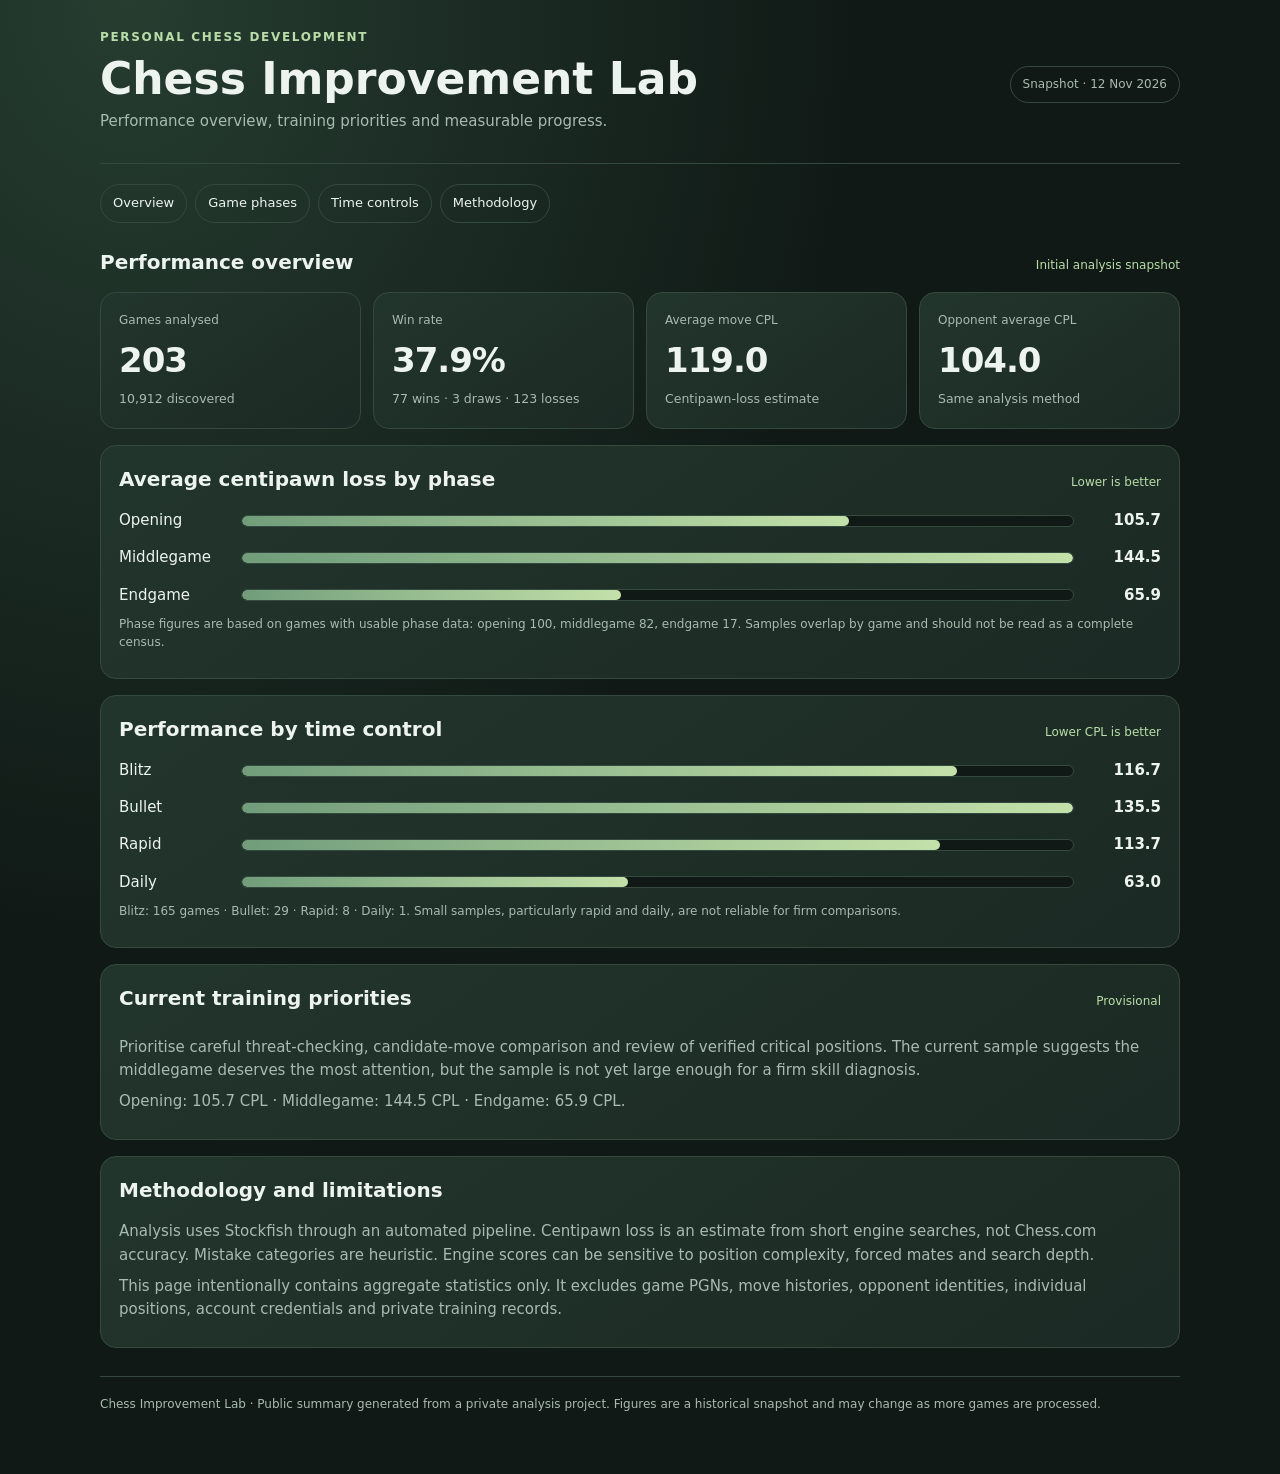
==== index.html @ a8e256b6 "Add responsive aggregate chess dashboard" ====
<!doctype html>
<html lang="en">
<head>
<meta charset="utf-8"><meta name="viewport" content="width=device-width,initial-scale=1">
<meta name="theme-color" content="#101916">
<title>Chess Improvement Lab</title>
<style>
:root{color-scheme:dark;--bg:#101916;--panel:#1b2a24;--panel2:#22352c;--muted:#a9bbb0;--line:#354a3f;--accent:#b9dda8;--gold:#e8c879;--text:#edf4ef}
*{box-sizing:border-box}body{margin:0;background:radial-gradient(ellipse at 10% 0%,#263d30,transparent 45%),var(--bg);color:var(--text);font:15px/1.55 system-ui,-apple-system,Segoe UI,sans-serif}
main{max-width:1120px;margin:auto;padding:28px 20px 60px}header{display:flex;justify-content:space-between;align-items:center;gap:16px;border-bottom:1px solid var(--line);padding-bottom:22px}
.kicker{color:var(--accent);font-size:12px;font-weight:700;letter-spacing:.14em;text-transform:uppercase}h1{font-size:clamp(28px,5vw,44px);line-height:1.08;margin:8px 0}h2{font-size:20px;margin:0 0 14px}p{color:var(--muted);margin:8px 0}.stamp{border:1px solid var(--line);border-radius:999px;padding:8px 12px;color:var(--muted);font-size:12px;white-space:nowrap}
nav{display:flex;flex-wrap:wrap;gap:8px;margin:20px 0 24px}nav a{color:var(--text);text-decoration:none;border:1px solid var(--line);border-radius:999px;padding:8px 12px;font-size:13px}nav a:hover{border-color:var(--accent);color:var(--accent)}
.grid{display:grid;grid-template-columns:repeat(4,minmax(0,1fr));gap:12px}.card,.section{background:linear-gradient(145deg,var(--panel2),var(--panel));border:1px solid var(--line);border-radius:16px;padding:18px}.metric span{display:block;color:var(--muted);font-size:12px}.metric strong{display:block;font-size:clamp(25px,4vw,34px);margin-top:5px;font-weight:700;letter-spacing:-.03em}.metric small{color:var(--muted)}
.section{margin-top:16px}.section-head{display:flex;justify-content:space-between;align-items:baseline;gap:10px}.tag{color:var(--accent);font-size:12px}
.bars{display:grid;gap:14px}.barrow{display:grid;grid-template-columns:110px 1fr 75px;gap:12px;align-items:center}.track{height:12px;background:#101916;border-radius:99px;overflow:hidden;border:1px solid var(--line)}.fill{height:100%;border-radius:99px;background:linear-gradient(90deg,#719d7b,#c3e1a9)}.value{text-align:right;font-variant-numeric:tabular-nums}
.note{font-size:12px;color:var(--muted)}footer{margin-top:28px;padding-top:18px;border-top:1px solid var(--line);font-size:12px;color:var(--muted)}
@media(max-width:760px){main{padding:20px 14px 40px}.grid{grid-template-columns:repeat(2,minmax(0,1fr))}.barrow{grid-template-columns:88px 1fr 65px;gap:8px}.stamp{display:none}}
@media(max-width:380px){.grid{gap:8px}.card{padding:13px}.metric strong{font-size:25px}}
</style></head>
<body><main>
<header><div><div class="kicker">Personal chess development</div><h1>Chess Improvement Lab</h1><p>Performance overview, training priorities and measurable progress.</p></div><div class="stamp">Snapshot · 12 Nov 2026</div></header>
<nav><a href="#overview">Overview</a><a href="#phases">Game phases</a><a href="#formats">Time controls</a><a href="#method">Methodology</a></nav>
<section id="overview"><div class="section-head"><h2>Performance overview</h2><span class="tag">Initial analysis snapshot</span></div>
<div class="grid">
<div class="card metric"><span>Games analysed</span><strong>203</strong><small>10,912 discovered</small></div>
<div class="card metric"><span>Win rate</span><strong>37.9%</strong><small>77 wins · 3 draws · 123 losses</small></div>
<div class="card metric"><span>Average move CPL</span><strong>119.0</strong><small>Centipawn-loss estimate</small></div>
<div class="card metric"><span>Opponent average CPL</span><strong>104.0</strong><small>Same analysis method</small></div>
</div></section>
<section id="phases" class="section"><div class="section-head"><h2>Average centipawn loss by phase</h2><span class="tag">Lower is better</span></div>
<div class="bars">
<div class="barrow"><span>Opening</span><div class="track"><div class="fill" style="width:73.1%"></div></div><strong class="value">105.7</strong></div>
<div class="barrow"><span>Middlegame</span><div class="track"><div class="fill" style="width:100%"></div></div><strong class="value">144.5</strong></div>
<div class="barrow"><span>Endgame</span><div class="track"><div class="fill" style="width:45.6%"></div></div><strong class="value">65.9</strong></div>
</div><p class="note">Phase figures are based on games with usable phase data: opening 100, middlegame 82, endgame 17. Samples overlap by game and should not be read as a complete census.</p></section>
<section id="formats" class="section"><div class="section-head"><h2>Performance by time control</h2><span class="tag">Lower CPL is better</span></div>
<div class="bars">
<div class="barrow"><span>Blitz</span><div class="track"><div class="fill" style="width:86.1%"></div></div><strong class="value">116.7</strong></div>
<div class="barrow"><span>Bullet</span><div class="track"><div class="fill" style="width:100%"></div></div><strong class="value">135.5</strong></div>
<div class="barrow"><span>Rapid</span><div class="track"><div class="fill" style="width:84.0%"></div></div><strong class="value">113.7</strong></div>
<div class="barrow"><span>Daily</span><div class="track"><div class="fill" style="width:46.5%"></div></div><strong class="value">63.0</strong></div>
</div><p class="note">Blitz: 165 games · Bullet: 29 · Rapid: 8 · Daily: 1. Small samples, particularly rapid and daily, are not reliable for firm comparisons.</p></section>
<section class="section"><div class="section-head"><h2>Current training priorities</h2><span class="tag">Provisional</span></div>
<p>Prioritise careful threat-checking, candidate-move comparison and review of verified critical positions. The current sample suggests the middlegame deserves the most attention, but the sample is not yet large enough for a firm skill diagnosis.</p>
<p>Opening: 105.7 CPL · Middlegame: 144.5 CPL · Endgame: 65.9 CPL.</p></section>
<section id="method" class="section"><h2>Methodology and limitations</h2>
<p>Analysis uses Stockfish through an automated pipeline. Centipawn loss is an estimate from short engine searches, not Chess.com accuracy. Mistake categories are heuristic. Engine scores can be sensitive to position complexity, forced mates and search depth.</p>
<p>This page intentionally contains aggregate statistics only. It excludes game PGNs, move histories, opponent identities, individual positions, account credentials and private training records.</p></section>
<footer>Chess Improvement Lab · Public summary generated from a private analysis project. Figures are a historical snapshot and may change as more games are processed.</footer>
</main></body></html>
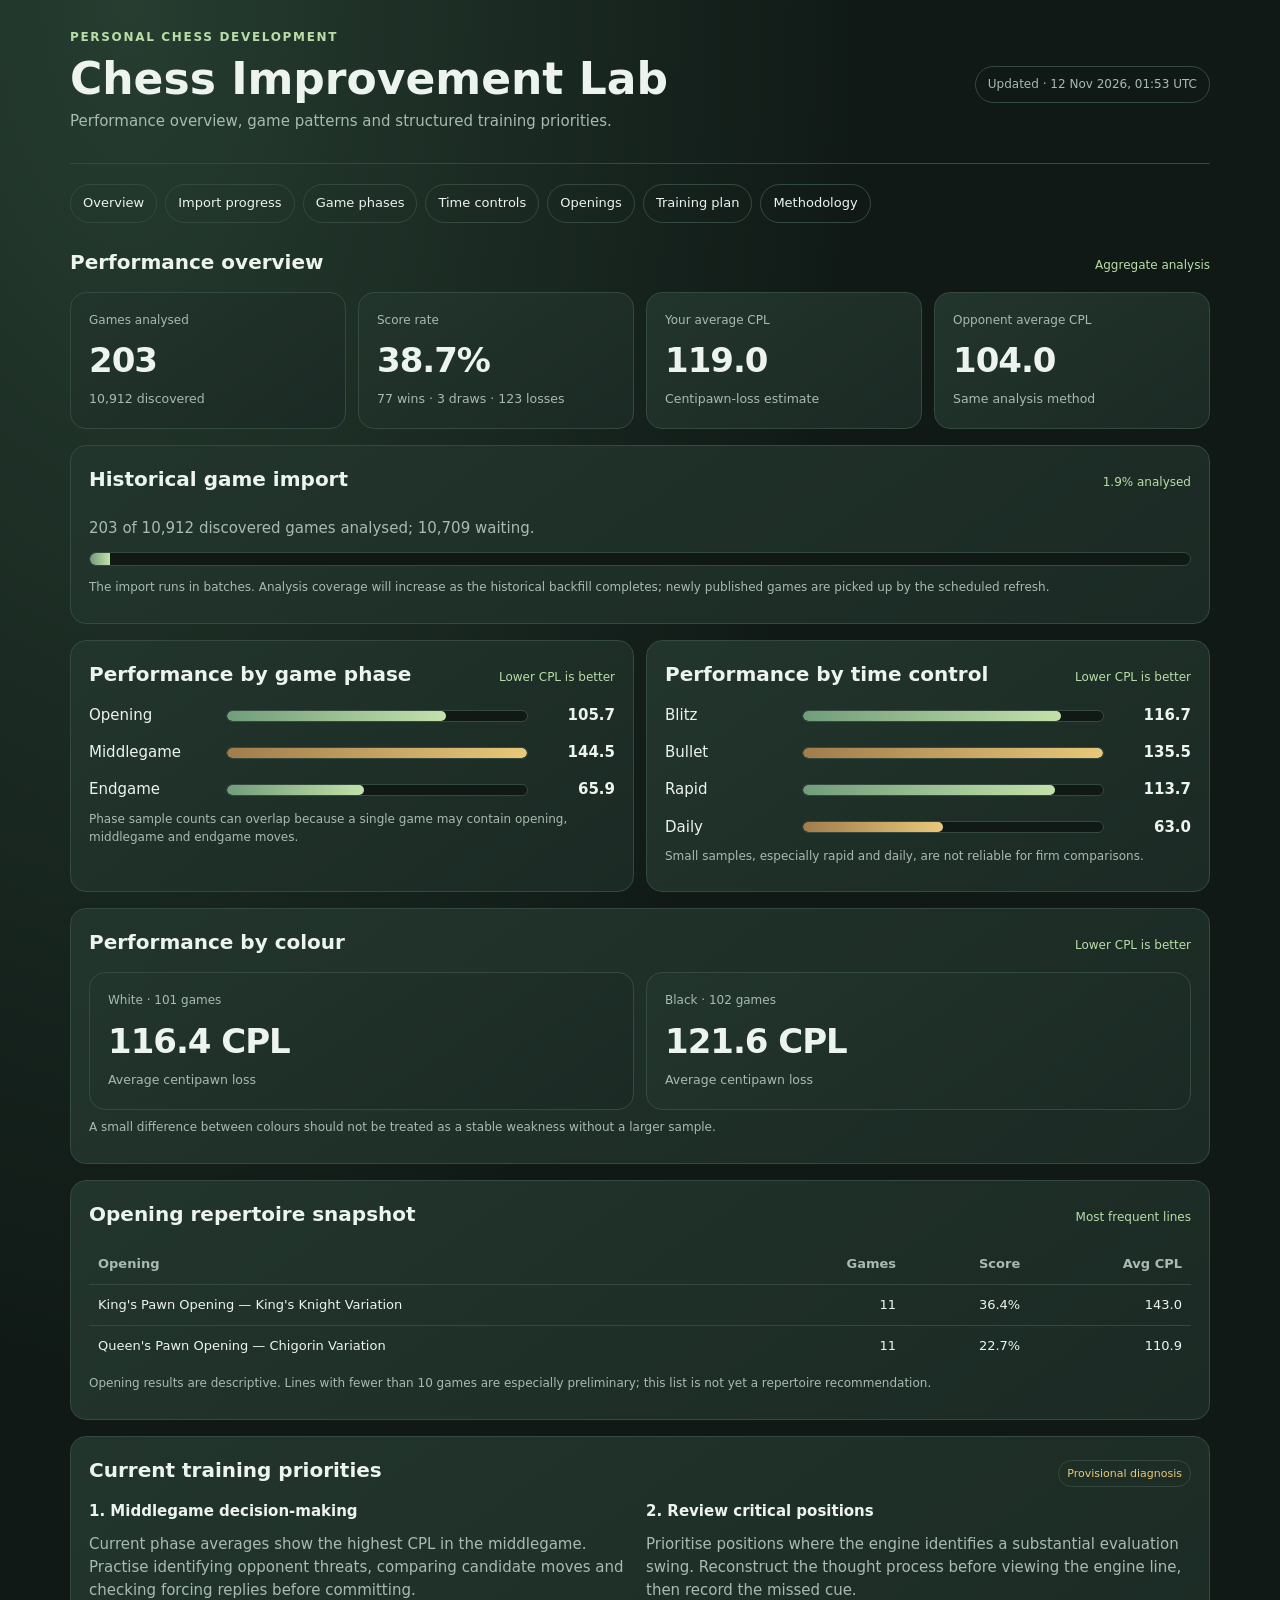
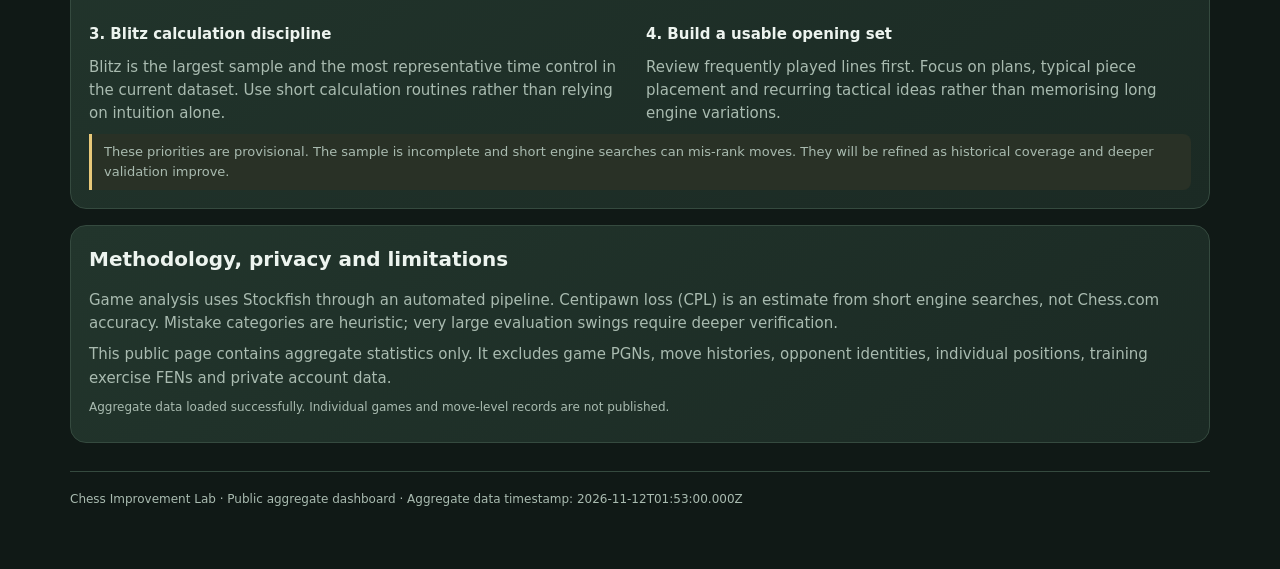
==== commit bce58295: "Expand dashboard with data-driven performance sections" ====
--- a/index.html
+++ b/index.html
@@ -3,48 +3,101 @@
 <head>
 <meta charset="utf-8"><meta name="viewport" content="width=device-width,initial-scale=1">
 <meta name="theme-color" content="#101916">
+<meta name="description" content="Aggregate performance and training dashboard for the Chess Improvement Lab.">
 <title>Chess Improvement Lab</title>
 <style>
-:root{color-scheme:dark;--bg:#101916;--panel:#1b2a24;--panel2:#22352c;--muted:#a9bbb0;--line:#354a3f;--accent:#b9dda8;--gold:#e8c879;--text:#edf4ef}
-*{box-sizing:border-box}body{margin:0;background:radial-gradient(ellipse at 10% 0%,#263d30,transparent 45%),var(--bg);color:var(--text);font:15px/1.55 system-ui,-apple-system,Segoe UI,sans-serif}
-main{max-width:1120px;margin:auto;padding:28px 20px 60px}header{display:flex;justify-content:space-between;align-items:center;gap:16px;border-bottom:1px solid var(--line);padding-bottom:22px}
-.kicker{color:var(--accent);font-size:12px;font-weight:700;letter-spacing:.14em;text-transform:uppercase}h1{font-size:clamp(28px,5vw,44px);line-height:1.08;margin:8px 0}h2{font-size:20px;margin:0 0 14px}p{color:var(--muted);margin:8px 0}.stamp{border:1px solid var(--line);border-radius:999px;padding:8px 12px;color:var(--muted);font-size:12px;white-space:nowrap}
+:root{color-scheme:dark;--bg:#101916;--panel:#1b2a24;--panel2:#22352c;--muted:#a9bbb0;--line:#354a3f;--accent:#b9dda8;--gold:#e8c879;--text:#edf4ef;--red:#d98b7d}
+*{box-sizing:border-box}html{scroll-behavior:smooth}body{margin:0;background:radial-gradient(ellipse at 10% 0%,#263d30,transparent 45%),var(--bg);color:var(--text);font:15px/1.55 system-ui,-apple-system,Segoe UI,sans-serif}
+main{max-width:1180px;margin:auto;padding:28px 20px 60px}header{display:flex;justify-content:space-between;align-items:center;gap:16px;border-bottom:1px solid var(--line);padding-bottom:22px}
+.kicker{color:var(--accent);font-size:12px;font-weight:700;letter-spacing:.14em;text-transform:uppercase}h1{font-size:clamp(28px,5vw,44px);line-height:1.08;margin:8px 0}h2{font-size:20px;margin:0 0 14px}h3{font-size:15px;margin:0 0 10px}p{color:var(--muted);margin:8px 0}.stamp{border:1px solid var(--line);border-radius:999px;padding:8px 12px;color:var(--muted);font-size:12px;white-space:nowrap}
 nav{display:flex;flex-wrap:wrap;gap:8px;margin:20px 0 24px}nav a{color:var(--text);text-decoration:none;border:1px solid var(--line);border-radius:999px;padding:8px 12px;font-size:13px}nav a:hover{border-color:var(--accent);color:var(--accent)}
-.grid{display:grid;grid-template-columns:repeat(4,minmax(0,1fr));gap:12px}.card,.section{background:linear-gradient(145deg,var(--panel2),var(--panel));border:1px solid var(--line);border-radius:16px;padding:18px}.metric span{display:block;color:var(--muted);font-size:12px}.metric strong{display:block;font-size:clamp(25px,4vw,34px);margin-top:5px;font-weight:700;letter-spacing:-.03em}.metric small{color:var(--muted)}
-.section{margin-top:16px}.section-head{display:flex;justify-content:space-between;align-items:baseline;gap:10px}.tag{color:var(--accent);font-size:12px}
-.bars{display:grid;gap:14px}.barrow{display:grid;grid-template-columns:110px 1fr 75px;gap:12px;align-items:center}.track{height:12px;background:#101916;border-radius:99px;overflow:hidden;border:1px solid var(--line)}.fill{height:100%;border-radius:99px;background:linear-gradient(90deg,#719d7b,#c3e1a9)}.value{text-align:right;font-variant-numeric:tabular-nums}
-.note{font-size:12px;color:var(--muted)}footer{margin-top:28px;padding-top:18px;border-top:1px solid var(--line);font-size:12px;color:var(--muted)}
-@media(max-width:760px){main{padding:20px 14px 40px}.grid{grid-template-columns:repeat(2,minmax(0,1fr))}.barrow{grid-template-columns:88px 1fr 65px;gap:8px}.stamp{display:none}}
-@media(max-width:380px){.grid{gap:8px}.card{padding:13px}.metric strong{font-size:25px}}
+.grid{display:grid;grid-template-columns:repeat(4,minmax(0,1fr));gap:12px}.grid.two{grid-template-columns:repeat(2,minmax(0,1fr))}.card,.section{background:linear-gradient(145deg,var(--panel2),var(--panel));border:1px solid var(--line);border-radius:16px;padding:18px}.metric span{display:block;color:var(--muted);font-size:12px}.metric strong{display:block;font-size:clamp(25px,4vw,34px);margin-top:5px;font-weight:700;letter-spacing:-.03em}.metric small{color:var(--muted)}
+.section{margin-top:16px;scroll-margin-top:12px}.section-head{display:flex;justify-content:space-between;align-items:baseline;gap:10px}.tag{color:var(--accent);font-size:12px}
+.bars{display:grid;gap:14px}.barrow{display:grid;grid-template-columns:125px 1fr 75px;gap:12px;align-items:center}.track{height:12px;background:#101916;border-radius:99px;overflow:hidden;border:1px solid var(--line)}.fill{height:100%;border-radius:99px;background:linear-gradient(90deg,#719d7b,#c3e1a9)}.fill.alt{background:linear-gradient(90deg,#a17c4c,#e8c879)}.value{text-align:right;font-variant-numeric:tabular-nums}
+.progress{height:14px;background:#101916;border:1px solid var(--line);border-radius:99px;overflow:hidden;margin:12px 0}.progress>div{height:100%;background:linear-gradient(90deg,#719d7b,#c3e1a9);width:1.86%}
+table{width:100%;border-collapse:collapse;font-size:13px}th,td{padding:10px 9px;border-bottom:1px solid var(--line);text-align:left}th{color:var(--muted);font-weight:600}td.num,th.num{text-align:right;font-variant-numeric:tabular-nums}tbody tr:last-child td{border-bottom:0}
+.callout{border-left:3px solid var(--gold);padding:8px 12px;background:#293126;border-radius:0 8px 8px 0;color:var(--muted);font-size:13px}.note{font-size:12px;color:var(--muted)}.status{display:inline-block;border:1px solid var(--line);border-radius:999px;padding:4px 8px;font-size:11px;color:var(--gold)}
+footer{margin-top:28px;padding-top:18px;border-top:1px solid var(--line);font-size:12px;color:var(--muted)}
+@media(max-width:760px){main{padding:20px 14px 40px}.grid{grid-template-columns:repeat(2,minmax(0,1fr))}.barrow{grid-template-columns:95px 1fr 65px;gap:8px}.stamp{display:none}.section{padding:15px}table{font-size:12px}th,td{padding:8px 5px}}
+@media(max-width:420px){.grid{gap:8px}.card{padding:13px}.metric strong{font-size:25px}.barrow{grid-template-columns:78px 1fr 58px;font-size:13px}}
 </style></head>
 <body><main>
-<header><div><div class="kicker">Personal chess development</div><h1>Chess Improvement Lab</h1><p>Performance overview, training priorities and measurable progress.</p></div><div class="stamp">Snapshot · 12 Nov 2026</div></header>
-<nav><a href="#overview">Overview</a><a href="#phases">Game phases</a><a href="#formats">Time controls</a><a href="#method">Methodology</a></nav>
-<section id="overview"><div class="section-head"><h2>Performance overview</h2><span class="tag">Initial analysis snapshot</span></div>
+<header><div><div class="kicker">Personal chess development</div><h1>Chess Improvement Lab</h1><p>Performance overview, game patterns and structured training priorities.</p></div><div class="stamp" id="updated">Loading data…</div></header>
+<nav aria-label="Dashboard sections"><a href="#overview">Overview</a><a href="#progress">Import progress</a><a href="#phases">Game phases</a><a href="#formats">Time controls</a><a href="#openings">Openings</a><a href="#training">Training plan</a><a href="#method">Methodology</a></nav>
+
+<section id="overview"><div class="section-head"><h2>Performance overview</h2><span class="tag">Aggregate analysis</span></div>
 <div class="grid">
-<div class="card metric"><span>Games analysed</span><strong>203</strong><small>10,912 discovered</small></div>
-<div class="card metric"><span>Win rate</span><strong>37.9%</strong><small>77 wins · 3 draws · 123 losses</small></div>
-<div class="card metric"><span>Average move CPL</span><strong>119.0</strong><small>Centipawn-loss estimate</small></div>
-<div class="card metric"><span>Opponent average CPL</span><strong>104.0</strong><small>Same analysis method</small></div>
+<div class="card metric"><span>Games analysed</span><strong id="analysed">—</strong><small id="discovered">— discovered</small></div>
+<div class="card metric"><span>Score rate</span><strong id="scoreRate">—</strong><small id="record">—</small></div>
+<div class="card metric"><span>Your average CPL</span><strong id="userCpl">—</strong><small>Centipawn-loss estimate</small></div>
+<div class="card metric"><span>Opponent average CPL</span><strong id="oppCpl">—</strong><small>Same analysis method</small></div>
 </div></section>
-<section id="phases" class="section"><div class="section-head"><h2>Average centipawn loss by phase</h2><span class="tag">Lower is better</span></div>
-<div class="bars">
-<div class="barrow"><span>Opening</span><div class="track"><div class="fill" style="width:73.1%"></div></div><strong class="value">105.7</strong></div>
-<div class="barrow"><span>Middlegame</span><div class="track"><div class="fill" style="width:100%"></div></div><strong class="value">144.5</strong></div>
-<div class="barrow"><span>Endgame</span><div class="track"><div class="fill" style="width:45.6%"></div></div><strong class="value">65.9</strong></div>
-</div><p class="note">Phase figures are based on games with usable phase data: opening 100, middlegame 82, endgame 17. Samples overlap by game and should not be read as a complete census.</p></section>
-<section id="formats" class="section"><div class="section-head"><h2>Performance by time control</h2><span class="tag">Lower CPL is better</span></div>
-<div class="bars">
-<div class="barrow"><span>Blitz</span><div class="track"><div class="fill" style="width:86.1%"></div></div><strong class="value">116.7</strong></div>
-<div class="barrow"><span>Bullet</span><div class="track"><div class="fill" style="width:100%"></div></div><strong class="value">135.5</strong></div>
-<div class="barrow"><span>Rapid</span><div class="track"><div class="fill" style="width:84.0%"></div></div><strong class="value">113.7</strong></div>
-<div class="barrow"><span>Daily</span><div class="track"><div class="fill" style="width:46.5%"></div></div><strong class="value">63.0</strong></div>
-</div><p class="note">Blitz: 165 games · Bullet: 29 · Rapid: 8 · Daily: 1. Small samples, particularly rapid and daily, are not reliable for firm comparisons.</p></section>
-<section class="section"><div class="section-head"><h2>Current training priorities</h2><span class="tag">Provisional</span></div>
-<p>Prioritise careful threat-checking, candidate-move comparison and review of verified critical positions. The current sample suggests the middlegame deserves the most attention, but the sample is not yet large enough for a firm skill diagnosis.</p>
-<p>Opening: 105.7 CPL · Middlegame: 144.5 CPL · Endgame: 65.9 CPL.</p></section>
-<section id="method" class="section"><h2>Methodology and limitations</h2>
-<p>Analysis uses Stockfish through an automated pipeline. Centipawn loss is an estimate from short engine searches, not Chess.com accuracy. Mistake categories are heuristic. Engine scores can be sensitive to position complexity, forced mates and search depth.</p>
-<p>This page intentionally contains aggregate statistics only. It excludes game PGNs, move histories, opponent identities, individual positions, account credentials and private training records.</p></section>
-<footer>Chess Improvement Lab · Public summary generated from a private analysis project. Figures are a historical snapshot and may change as more games are processed.</footer>
-</main></body></html>+
+<section id="progress" class="section"><div class="section-head"><h2>Historical game import</h2><span class="tag" id="coverage">—</span></div>
+<p id="importText">—</p><div class="progress" role="progressbar" aria-label="Games analysed" aria-valuemin="0" aria-valuemax="100" aria-valuenow="1.86"><div id="progressFill"></div></div>
+<p class="note">The import runs in batches. Analysis coverage will increase as the historical backfill completes; newly published games are picked up by the scheduled refresh.</p></section>
+
+<div class="grid two">
+<section id="phases" class="section"><div class="section-head"><h2>Performance by game phase</h2><span class="tag">Lower CPL is better</span></div><div class="bars" id="phaseBars"></div><p class="note">Phase sample counts can overlap because a single game may contain opening, middlegame and endgame moves.</p></section>
+<section id="formats" class="section"><div class="section-head"><h2>Performance by time control</h2><span class="tag">Lower CPL is better</span></div><div class="bars" id="formatBars"></div><p class="note">Small samples, especially rapid and daily, are not reliable for firm comparisons.</p></section>
+</div>
+
+<section class="section"><div class="section-head"><h2>Performance by colour</h2><span class="tag">Lower CPL is better</span></div><div class="grid two" id="colourCards"></div><p class="note">A small difference between colours should not be treated as a stable weakness without a larger sample.</p></section>
+
+<section id="openings" class="section"><div class="section-head"><h2>Opening repertoire snapshot</h2><span class="tag">Most frequent lines</span></div><div style="overflow-x:auto"><table><thead><tr><th>Opening</th><th class="num">Games</th><th class="num">Score</th><th class="num">Avg CPL</th></tr></thead><tbody id="openingRows"></tbody></table></div><p class="note">Opening results are descriptive. Lines with fewer than 10 games are especially preliminary; this list is not yet a repertoire recommendation.</p></section>
+
+<section id="training" class="section"><div class="section-head"><h2>Current training priorities</h2><span class="status">Provisional diagnosis</span></div>
+<div class="grid two">
+<div><h3>1. Middlegame decision-making</h3><p>Current phase averages show the highest CPL in the middlegame. Practise identifying opponent threats, comparing candidate moves and checking forcing replies before committing.</p></div>
+<div><h3>2. Review critical positions</h3><p>Prioritise positions where the engine identifies a substantial evaluation swing. Reconstruct the thought process before viewing the engine line, then record the missed cue.</p></div>
+<div><h3>3. Blitz calculation discipline</h3><p>Blitz is the largest sample and the most representative time control in the current dataset. Use short calculation routines rather than relying on intuition alone.</p></div>
+<div><h3>4. Build a usable opening set</h3><p>Review frequently played lines first. Focus on plans, typical piece placement and recurring tactical ideas rather than memorising long engine variations.</p></div>
+</div>
+<div class="callout">These priorities are provisional. The sample is incomplete and short engine searches can mis-rank moves. They will be refined as historical coverage and deeper validation improve.</div>
+</section>
+
+<section id="method" class="section"><h2>Methodology, privacy and limitations</h2>
+<p>Game analysis uses Stockfish through an automated pipeline. Centipawn loss (CPL) is an estimate from short engine searches, not Chess.com accuracy. Mistake categories are heuristic; very large evaluation swings require deeper verification.</p>
+<p>This public page contains aggregate statistics only. It excludes game PGNs, move histories, opponent identities, individual positions, training exercise FENs and private account data.</p>
+<p id="dataStatus" class="note">Dashboard data is loaded from a separate, sanitised JSON file. If that file cannot be reached, the page will display an error rather than invent figures.</p></section>
+<footer>Chess Improvement Lab · Public aggregate dashboard · <span id="footerDate">Data timestamp pending</span></footer>
+</main>
+<script>
+const fmt=n=>Number(n).toLocaleString("en-GB");
+const cpl=n=>Number(n).toFixed(1);
+function bars(target,items,labelKey="name"){
+ const max=Math.max(...items.map(x=>x.average_cpl),1);
+ document.getElementById(target).innerHTML=items.map((x,i)=>'<div class="barrow"><span>'+x[labelKey]+'</span><div class="track"><div class="fill '+(i%2?'alt':'')+'" style="width:'+(x.average_cpl/max*100).toFixed(1)+'%"></div></div><strong class="value">'+cpl(x.average_cpl)+'</strong></div>').join("");
+}
+async function loadDashboard(){
+ try{
+  const response=await fetch("./dashboard-data.json",{cache:"no-store"});
+  if(!response.ok)throw new Error("HTTP "+response.status);
+  const d=await response.json();
+  document.getElementById("updated").textContent="Updated · "+new Date(d.updated_at).toLocaleString("en-GB",{dateStyle:"medium",timeStyle:"short",timeZone:"UTC"})+" UTC";
+  document.getElementById("analysed").textContent=fmt(d.games.analysed);
+  document.getElementById("discovered").textContent=fmt(d.games.discovered)+" discovered";
+  document.getElementById("scoreRate").textContent=cpl(d.results.score_rate_pct)+"%";
+  document.getElementById("record").textContent=d.results.wins+" wins · "+d.results.draws+" draws · "+d.results.losses+" losses";
+  document.getElementById("userCpl").textContent=cpl(d.accuracy.user_average_cpl);
+  document.getElementById("oppCpl").textContent=cpl(d.accuracy.opponent_average_cpl);
+  const pct=d.games.analysed/d.games.discovered*100;
+  document.getElementById("coverage").textContent=pct.toFixed(1)+"% analysed";
+  document.getElementById("importText").textContent=fmt(d.games.analysed)+" of "+fmt(d.games.discovered)+" discovered games analysed; "+fmt(d.games.waiting)+" waiting.";
+  document.getElementById("progressFill").style.width=pct+"%";
+  document.getElementById("progressFill").parentElement.setAttribute("aria-valuenow",pct.toFixed(2));
+  bars("phaseBars",d.phases);
+  bars("formatBars",d.time_controls);
+  document.getElementById("colourCards").innerHTML=d.colours.map(x=>'<div class="card metric"><span>'+x.name+' · '+x.games+' games</span><strong>'+cpl(x.average_cpl)+' CPL</strong><small>Average centipawn loss</small></div>').join("");
+  const openings=d.openings.filter(x=>x.games>=d.safeguards.opening_sample_warning_below_games);
+  document.getElementById("openingRows").innerHTML=openings.length?openings.map(x=>'<tr><td>'+x.name+'</td><td class="num">'+x.games+'</td><td class="num">'+cpl(x.score_pct)+'%</td><td class="num">'+cpl(x.average_cpl)+'</td></tr>').join(""):'<tr><td colspan="4">No opening has reached the minimum sample threshold.</td></tr>';
+  document.getElementById("footerDate").textContent="Aggregate data timestamp: "+new Date(d.updated_at).toISOString();
+  document.getElementById("dataStatus").textContent="Aggregate data loaded successfully. Individual games and move-level records are not published.";
+ }catch(error){
+  document.getElementById("updated").textContent="Data unavailable";
+  document.getElementById("dataStatus").textContent="Could not load dashboard-data.json. Please refresh later; no figures have been substituted.";
+ }
+}
+loadDashboard();
+</script>
+</body></html>
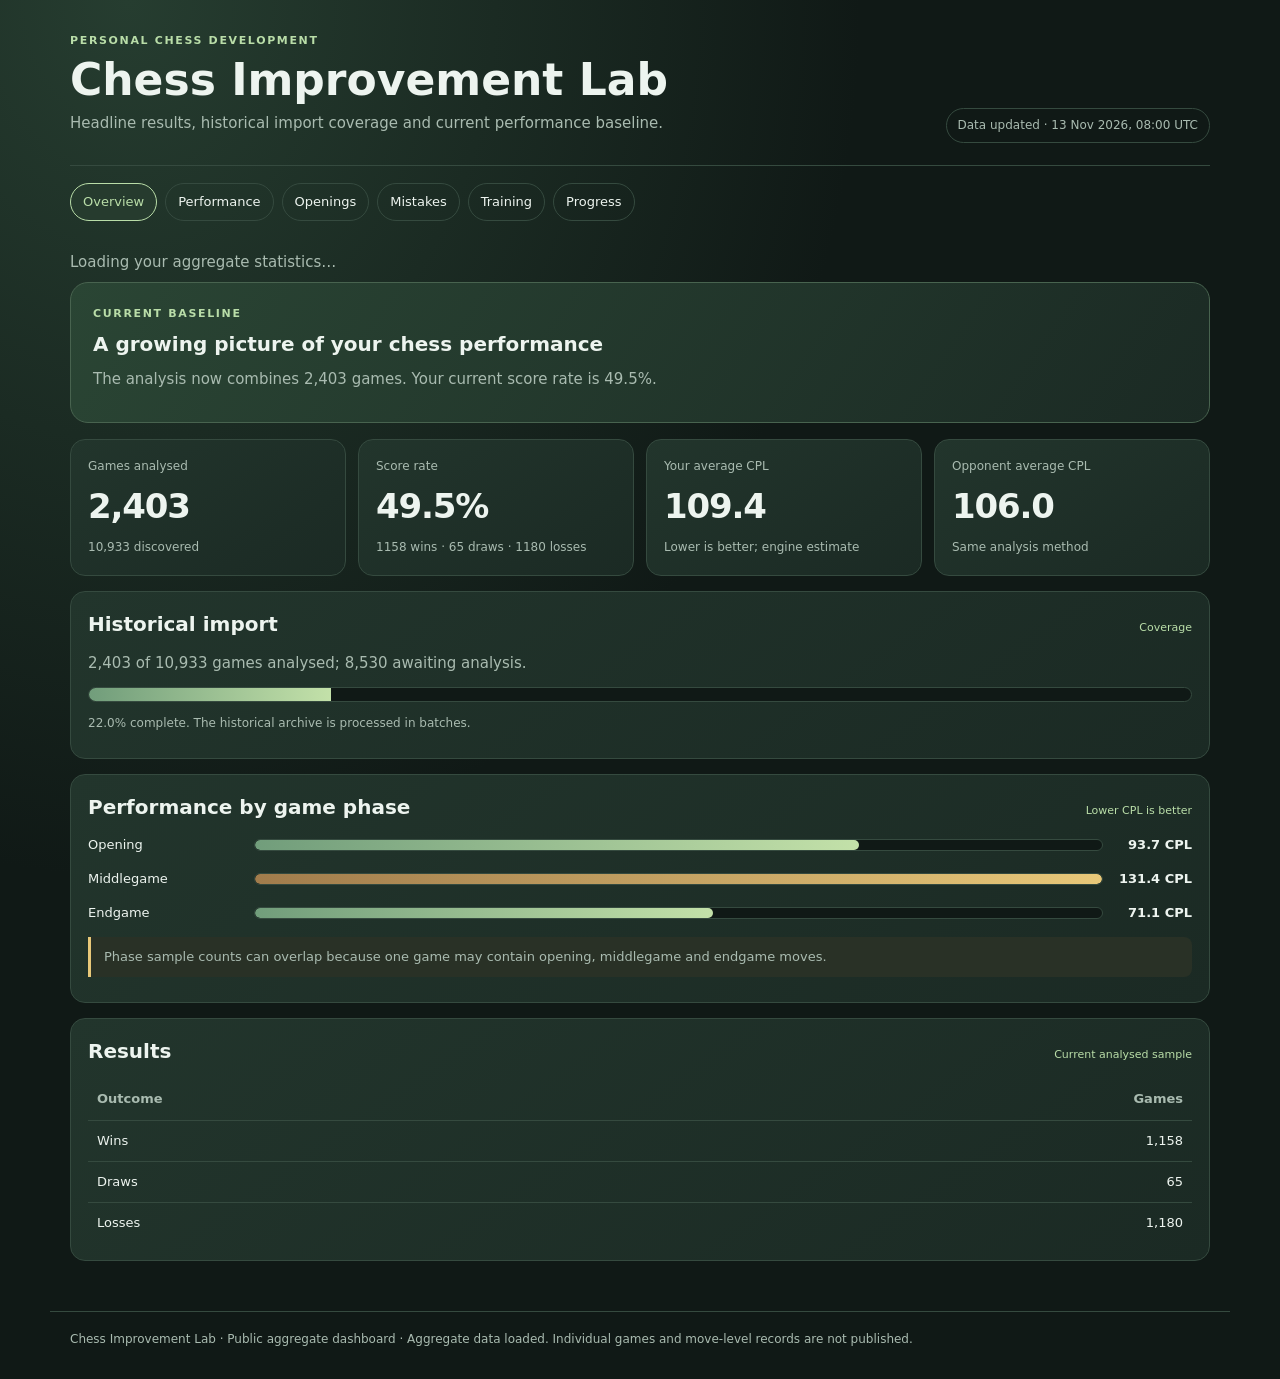
==== commit 93c0d683: "Replace single-page dashboard with six-page overview navigation" ====
--- a/index.html
+++ b/index.html
@@ -1,103 +1,30 @@
 <!doctype html>
 <html lang="en">
 <head>
-<meta charset="utf-8"><meta name="viewport" content="width=device-width,initial-scale=1">
+<meta charset="utf-8">
+<meta name="viewport" content="width=device-width,initial-scale=1">
 <meta name="theme-color" content="#101916">
-<meta name="description" content="Aggregate performance and training dashboard for the Chess Improvement Lab.">
-<title>Chess Improvement Lab</title>
-<style>
-:root{color-scheme:dark;--bg:#101916;--panel:#1b2a24;--panel2:#22352c;--muted:#a9bbb0;--line:#354a3f;--accent:#b9dda8;--gold:#e8c879;--text:#edf4ef;--red:#d98b7d}
-*{box-sizing:border-box}html{scroll-behavior:smooth}body{margin:0;background:radial-gradient(ellipse at 10% 0%,#263d30,transparent 45%),var(--bg);color:var(--text);font:15px/1.55 system-ui,-apple-system,Segoe UI,sans-serif}
-main{max-width:1180px;margin:auto;padding:28px 20px 60px}header{display:flex;justify-content:space-between;align-items:center;gap:16px;border-bottom:1px solid var(--line);padding-bottom:22px}
-.kicker{color:var(--accent);font-size:12px;font-weight:700;letter-spacing:.14em;text-transform:uppercase}h1{font-size:clamp(28px,5vw,44px);line-height:1.08;margin:8px 0}h2{font-size:20px;margin:0 0 14px}h3{font-size:15px;margin:0 0 10px}p{color:var(--muted);margin:8px 0}.stamp{border:1px solid var(--line);border-radius:999px;padding:8px 12px;color:var(--muted);font-size:12px;white-space:nowrap}
-nav{display:flex;flex-wrap:wrap;gap:8px;margin:20px 0 24px}nav a{color:var(--text);text-decoration:none;border:1px solid var(--line);border-radius:999px;padding:8px 12px;font-size:13px}nav a:hover{border-color:var(--accent);color:var(--accent)}
-.grid{display:grid;grid-template-columns:repeat(4,minmax(0,1fr));gap:12px}.grid.two{grid-template-columns:repeat(2,minmax(0,1fr))}.card,.section{background:linear-gradient(145deg,var(--panel2),var(--panel));border:1px solid var(--line);border-radius:16px;padding:18px}.metric span{display:block;color:var(--muted);font-size:12px}.metric strong{display:block;font-size:clamp(25px,4vw,34px);margin-top:5px;font-weight:700;letter-spacing:-.03em}.metric small{color:var(--muted)}
-.section{margin-top:16px;scroll-margin-top:12px}.section-head{display:flex;justify-content:space-between;align-items:baseline;gap:10px}.tag{color:var(--accent);font-size:12px}
-.bars{display:grid;gap:14px}.barrow{display:grid;grid-template-columns:125px 1fr 75px;gap:12px;align-items:center}.track{height:12px;background:#101916;border-radius:99px;overflow:hidden;border:1px solid var(--line)}.fill{height:100%;border-radius:99px;background:linear-gradient(90deg,#719d7b,#c3e1a9)}.fill.alt{background:linear-gradient(90deg,#a17c4c,#e8c879)}.value{text-align:right;font-variant-numeric:tabular-nums}
-.progress{height:14px;background:#101916;border:1px solid var(--line);border-radius:99px;overflow:hidden;margin:12px 0}.progress>div{height:100%;background:linear-gradient(90deg,#719d7b,#c3e1a9);width:1.86%}
-table{width:100%;border-collapse:collapse;font-size:13px}th,td{padding:10px 9px;border-bottom:1px solid var(--line);text-align:left}th{color:var(--muted);font-weight:600}td.num,th.num{text-align:right;font-variant-numeric:tabular-nums}tbody tr:last-child td{border-bottom:0}
-.callout{border-left:3px solid var(--gold);padding:8px 12px;background:#293126;border-radius:0 8px 8px 0;color:var(--muted);font-size:13px}.note{font-size:12px;color:var(--muted)}.status{display:inline-block;border:1px solid var(--line);border-radius:999px;padding:4px 8px;font-size:11px;color:var(--gold)}
-footer{margin-top:28px;padding-top:18px;border-top:1px solid var(--line);font-size:12px;color:var(--muted)}
-@media(max-width:760px){main{padding:20px 14px 40px}.grid{grid-template-columns:repeat(2,minmax(0,1fr))}.barrow{grid-template-columns:95px 1fr 65px;gap:8px}.stamp{display:none}.section{padding:15px}table{font-size:12px}th,td{padding:8px 5px}}
-@media(max-width:420px){.grid{gap:8px}.card{padding:13px}.metric strong{font-size:25px}.barrow{grid-template-columns:78px 1fr 58px;font-size:13px}}
-</style></head>
-<body><main>
-<header><div><div class="kicker">Personal chess development</div><h1>Chess Improvement Lab</h1><p>Performance overview, game patterns and structured training priorities.</p></div><div class="stamp" id="updated">Loading data…</div></header>
-<nav aria-label="Dashboard sections"><a href="#overview">Overview</a><a href="#progress">Import progress</a><a href="#phases">Game phases</a><a href="#formats">Time controls</a><a href="#openings">Openings</a><a href="#training">Training plan</a><a href="#method">Methodology</a></nav>
-
-<section id="overview"><div class="section-head"><h2>Performance overview</h2><span class="tag">Aggregate analysis</span></div>
-<div class="grid">
-<div class="card metric"><span>Games analysed</span><strong id="analysed">—</strong><small id="discovered">— discovered</small></div>
-<div class="card metric"><span>Score rate</span><strong id="scoreRate">—</strong><small id="record">—</small></div>
-<div class="card metric"><span>Your average CPL</span><strong id="userCpl">—</strong><small>Centipawn-loss estimate</small></div>
-<div class="card metric"><span>Opponent average CPL</span><strong id="oppCpl">—</strong><small>Same analysis method</small></div>
-</div></section>
-
-<section id="progress" class="section"><div class="section-head"><h2>Historical game import</h2><span class="tag" id="coverage">—</span></div>
-<p id="importText">—</p><div class="progress" role="progressbar" aria-label="Games analysed" aria-valuemin="0" aria-valuemax="100" aria-valuenow="1.86"><div id="progressFill"></div></div>
-<p class="note">The import runs in batches. Analysis coverage will increase as the historical backfill completes; newly published games are picked up by the scheduled refresh.</p></section>
-
-<div class="grid two">
-<section id="phases" class="section"><div class="section-head"><h2>Performance by game phase</h2><span class="tag">Lower CPL is better</span></div><div class="bars" id="phaseBars"></div><p class="note">Phase sample counts can overlap because a single game may contain opening, middlegame and endgame moves.</p></section>
-<section id="formats" class="section"><div class="section-head"><h2>Performance by time control</h2><span class="tag">Lower CPL is better</span></div><div class="bars" id="formatBars"></div><p class="note">Small samples, especially rapid and daily, are not reliable for firm comparisons.</p></section>
+<meta name="description" content="Headline results, historical import coverage and current performance baseline.">
+<title>Overview · Chess Improvement Lab</title>
+<link rel="stylesheet" href="assets/dashboard.css">
+<script src="assets/dashboard.js" defer></script>
+</head>
+<body data-page="overview">
+<div class="shell">
+<header>
+  <div><p class="kicker">Personal chess development</p><h1>Chess Improvement Lab</h1><p>Headline results, historical import coverage and current performance baseline.</p></div>
+  <div class="updated" id="updated">Loading data…</div>
+</header>
+<nav class="nav" aria-label="Main dashboard navigation">
+  <a href="index.html" aria-current="page">Overview</a>
+  <a href="performance.html">Performance</a>
+  <a href="openings.html">Openings</a>
+  <a href="mistakes.html">Mistakes</a>
+  <a href="training.html">Training</a>
+  <a href="progress.html">Progress</a>
+</nav>
+<main class="container" id="content" aria-live="polite"><p>Loading your aggregate statistics…</p></main>
 </div>
-
-<section class="section"><div class="section-head"><h2>Performance by colour</h2><span class="tag">Lower CPL is better</span></div><div class="grid two" id="colourCards"></div><p class="note">A small difference between colours should not be treated as a stable weakness without a larger sample.</p></section>
-
-<section id="openings" class="section"><div class="section-head"><h2>Opening repertoire snapshot</h2><span class="tag">Most frequent lines</span></div><div style="overflow-x:auto"><table><thead><tr><th>Opening</th><th class="num">Games</th><th class="num">Score</th><th class="num">Avg CPL</th></tr></thead><tbody id="openingRows"></tbody></table></div><p class="note">Opening results are descriptive. Lines with fewer than 10 games are especially preliminary; this list is not yet a repertoire recommendation.</p></section>
-
-<section id="training" class="section"><div class="section-head"><h2>Current training priorities</h2><span class="status">Provisional diagnosis</span></div>
-<div class="grid two">
-<div><h3>1. Middlegame decision-making</h3><p>Current phase averages show the highest CPL in the middlegame. Practise identifying opponent threats, comparing candidate moves and checking forcing replies before committing.</p></div>
-<div><h3>2. Review critical positions</h3><p>Prioritise positions where the engine identifies a substantial evaluation swing. Reconstruct the thought process before viewing the engine line, then record the missed cue.</p></div>
-<div><h3>3. Blitz calculation discipline</h3><p>Blitz is the largest sample and the most representative time control in the current dataset. Use short calculation routines rather than relying on intuition alone.</p></div>
-<div><h3>4. Build a usable opening set</h3><p>Review frequently played lines first. Focus on plans, typical piece placement and recurring tactical ideas rather than memorising long engine variations.</p></div>
-</div>
-<div class="callout">These priorities are provisional. The sample is incomplete and short engine searches can mis-rank moves. They will be refined as historical coverage and deeper validation improve.</div>
-</section>
-
-<section id="method" class="section"><h2>Methodology, privacy and limitations</h2>
-<p>Game analysis uses Stockfish through an automated pipeline. Centipawn loss (CPL) is an estimate from short engine searches, not Chess.com accuracy. Mistake categories are heuristic; very large evaluation swings require deeper verification.</p>
-<p>This public page contains aggregate statistics only. It excludes game PGNs, move histories, opponent identities, individual positions, training exercise FENs and private account data.</p>
-<p id="dataStatus" class="note">Dashboard data is loaded from a separate, sanitised JSON file. If that file cannot be reached, the page will display an error rather than invent figures.</p></section>
-<footer>Chess Improvement Lab · Public aggregate dashboard · <span id="footerDate">Data timestamp pending</span></footer>
-</main>
-<script>
-const fmt=n=>Number(n).toLocaleString("en-GB");
-const cpl=n=>Number(n).toFixed(1);
-function bars(target,items,labelKey="name"){
- const max=Math.max(...items.map(x=>x.average_cpl),1);
- document.getElementById(target).innerHTML=items.map((x,i)=>'<div class="barrow"><span>'+x[labelKey]+'</span><div class="track"><div class="fill '+(i%2?'alt':'')+'" style="width:'+(x.average_cpl/max*100).toFixed(1)+'%"></div></div><strong class="value">'+cpl(x.average_cpl)+'</strong></div>').join("");
-}
-async function loadDashboard(){
- try{
-  const response=await fetch("./dashboard-data.json",{cache:"no-store"});
-  if(!response.ok)throw new Error("HTTP "+response.status);
-  const d=await response.json();
-  document.getElementById("updated").textContent="Updated · "+new Date(d.updated_at).toLocaleString("en-GB",{dateStyle:"medium",timeStyle:"short",timeZone:"UTC"})+" UTC";
-  document.getElementById("analysed").textContent=fmt(d.games.analysed);
-  document.getElementById("discovered").textContent=fmt(d.games.discovered)+" discovered";
-  document.getElementById("scoreRate").textContent=cpl(d.results.score_rate_pct)+"%";
-  document.getElementById("record").textContent=d.results.wins+" wins · "+d.results.draws+" draws · "+d.results.losses+" losses";
-  document.getElementById("userCpl").textContent=cpl(d.accuracy.user_average_cpl);
-  document.getElementById("oppCpl").textContent=cpl(d.accuracy.opponent_average_cpl);
-  const pct=d.games.analysed/d.games.discovered*100;
-  document.getElementById("coverage").textContent=pct.toFixed(1)+"% analysed";
-  document.getElementById("importText").textContent=fmt(d.games.analysed)+" of "+fmt(d.games.discovered)+" discovered games analysed; "+fmt(d.games.waiting)+" waiting.";
-  document.getElementById("progressFill").style.width=pct+"%";
-  document.getElementById("progressFill").parentElement.setAttribute("aria-valuenow",pct.toFixed(2));
-  bars("phaseBars",d.phases);
-  bars("formatBars",d.time_controls);
-  document.getElementById("colourCards").innerHTML=d.colours.map(x=>'<div class="card metric"><span>'+x.name+' · '+x.games+' games</span><strong>'+cpl(x.average_cpl)+' CPL</strong><small>Average centipawn loss</small></div>').join("");
-  const openings=d.openings.filter(x=>x.games>=d.safeguards.opening_sample_warning_below_games);
-  document.getElementById("openingRows").innerHTML=openings.length?openings.map(x=>'<tr><td>'+x.name+'</td><td class="num">'+x.games+'</td><td class="num">'+cpl(x.score_pct)+'%</td><td class="num">'+cpl(x.average_cpl)+'</td></tr>').join(""):'<tr><td colspan="4">No opening has reached the minimum sample threshold.</td></tr>';
-  document.getElementById("footerDate").textContent="Aggregate data timestamp: "+new Date(d.updated_at).toISOString();
-  document.getElementById("dataStatus").textContent="Aggregate data loaded successfully. Individual games and move-level records are not published.";
- }catch(error){
-  document.getElementById("updated").textContent="Data unavailable";
-  document.getElementById("dataStatus").textContent="Could not load dashboard-data.json. Please refresh later; no figures have been substituted.";
- }
-}
-loadDashboard();
-</script>
-</body></html>+<footer>Chess Improvement Lab · Public aggregate dashboard · <span id="data-status">Loading data status…</span></footer>
+</body>
+</html>
--- a/assets/dashboard.css
+++ b/assets/dashboard.css
@@ -0,0 +1,53 @@
+:root{color-scheme:dark;--bg:#101916;--panel:#1b2a24;--panel2:#22352c;--line:#354a3f;--text:#edf4ef;--muted:#a9bbb0;--accent:#b9dda8;--gold:#e8c879;--red:#d98b7d}
+*{box-sizing:border-box}
+html{scroll-behavior:smooth}
+body{margin:0;background:radial-gradient(ellipse at 10% 0%,#263d30,transparent 45%),var(--bg);color:var(--text);font:15px/1.55 system-ui,-apple-system,Segoe UI,sans-serif}
+a{color:var(--accent)}
+.shell{max-width:1180px;margin:auto;padding:24px 20px 50px}
+header{display:flex;justify-content:space-between;align-items:flex-end;gap:20px;padding:8px 0 22px;border-bottom:1px solid var(--line)}
+.kicker{color:var(--accent);font-size:11px;font-weight:750;letter-spacing:.15em;text-transform:uppercase;margin:0 0 7px}
+h1{font-size:clamp(29px,5vw,44px);line-height:1.08;margin:0}
+h2{font-size:20px;margin:0}
+h3{font-size:15px;margin:0 0 8px}
+p{color:var(--muted);margin:8px 0}
+.updated{border:1px solid var(--line);border-radius:999px;padding:7px 11px;color:var(--muted);font-size:12px;white-space:nowrap}
+.nav{display:flex;flex-wrap:wrap;gap:8px;padding:17px 0 22px}
+.nav a{display:inline-block;text-decoration:none;color:var(--text);border:1px solid var(--line);border-radius:999px;padding:8px 12px;font-size:13px}
+.nav a:hover,.nav a[aria-current=page]{border-color:var(--accent);color:var(--accent);background:#263b2e}
+.container{min-height:300px}
+.hero{background:linear-gradient(125deg,#2a4534,#1b2a24);border:1px solid #48634f;border-radius:18px;padding:22px;margin:0 0 16px}
+.hero p{max-width:760px}
+.grid{display:grid;grid-template-columns:repeat(4,minmax(0,1fr));gap:12px}
+.grid.two{grid-template-columns:repeat(2,minmax(0,1fr))}
+.card,.panel{background:linear-gradient(145deg,var(--panel2),var(--panel));border:1px solid var(--line);border-radius:15px;padding:17px;min-width:0}
+.metric-label{display:block;color:var(--muted);font-size:12px}
+.metric-value{display:block;font-size:clamp(25px,4vw,34px);font-weight:750;letter-spacing:-.035em;margin:5px 0 2px;font-variant-numeric:tabular-nums}
+.metric-detail{color:var(--muted);font-size:12px}
+.panel{margin-top:15px}
+.panel-head{display:flex;justify-content:space-between;align-items:baseline;gap:12px;margin-bottom:12px}
+.panel-tag{font-size:11px;color:var(--accent)}
+.bar-list{display:grid;gap:14px}
+.bar-row{display:grid;grid-template-columns:minmax(105px,155px) 1fr 78px;gap:11px;align-items:center}
+.bar-label{font-size:13px;overflow-wrap:anywhere}
+.track{height:12px;border:1px solid var(--line);border-radius:99px;background:#101916;overflow:hidden}
+.fill{height:100%;border-radius:99px;background:linear-gradient(90deg,#719d7b,#c3e1a9)}
+.fill.gold{background:linear-gradient(90deg,#a17c4c,#e8c879)}
+.bar-value{text-align:right;font-size:13px;font-weight:700;font-variant-numeric:tabular-nums}
+.note{border-left:3px solid var(--gold);padding:10px 13px;background:#293126;border-radius:0 8px 8px 0;color:var(--muted);font-size:13px;margin-top:14px}
+.status{display:inline-block;border:1px solid var(--line);border-radius:999px;padding:3px 8px;font-size:11px;color:var(--gold)}
+.progress{height:15px;border:1px solid var(--line);border-radius:99px;background:#101916;overflow:hidden;margin:12px 0}
+.progress-fill{height:100%;background:linear-gradient(90deg,#719d7b,#c3e1a9);width:0}
+.table-wrap{overflow-x:auto}
+table{width:100%;border-collapse:collapse;min-width:520px;font-size:13px}
+th,td{padding:10px 9px;border-bottom:1px solid var(--line);text-align:left}
+th{color:var(--muted);font-weight:650}
+td.num,th.num{text-align:right;font-variant-numeric:tabular-nums}
+tr:last-child td{border-bottom:0}
+.pill{display:inline-block;border:1px solid var(--line);border-radius:999px;padding:3px 8px;font-size:11px;color:var(--muted)}
+.training-row{display:grid;grid-template-columns:150px 85px 1fr;gap:12px;align-items:center;padding:12px 0;border-bottom:1px solid var(--line)}
+.training-row:last-child{border-bottom:0}
+.training-time{font-variant-numeric:tabular-nums;color:var(--accent);font-size:13px}
+footer{max-width:1180px;margin:auto;padding:18px 20px 30px;border-top:1px solid var(--line);color:var(--muted);font-size:12px}
+.error{border:1px solid #754f49;background:#392522;color:#f2d7d2;border-radius:12px;padding:15px}
+@media(max-width:760px){.shell{padding:18px 14px 36px}header{align-items:flex-start}.updated{display:none}.grid{grid-template-columns:repeat(2,minmax(0,1fr))}.bar-row{grid-template-columns:95px 1fr 66px;gap:8px}.panel,.card{padding:14px}.training-row{grid-template-columns:1fr 65px;gap:5px}.training-row p{grid-column:1/-1;margin:0}}
+@media(max-width:420px){.grid{gap:8px}.metric-value{font-size:25px}.nav{gap:6px}.nav a{padding:7px 9px;font-size:12px}.bar-row{grid-template-columns:82px 1fr 60px;font-size:12px}}
